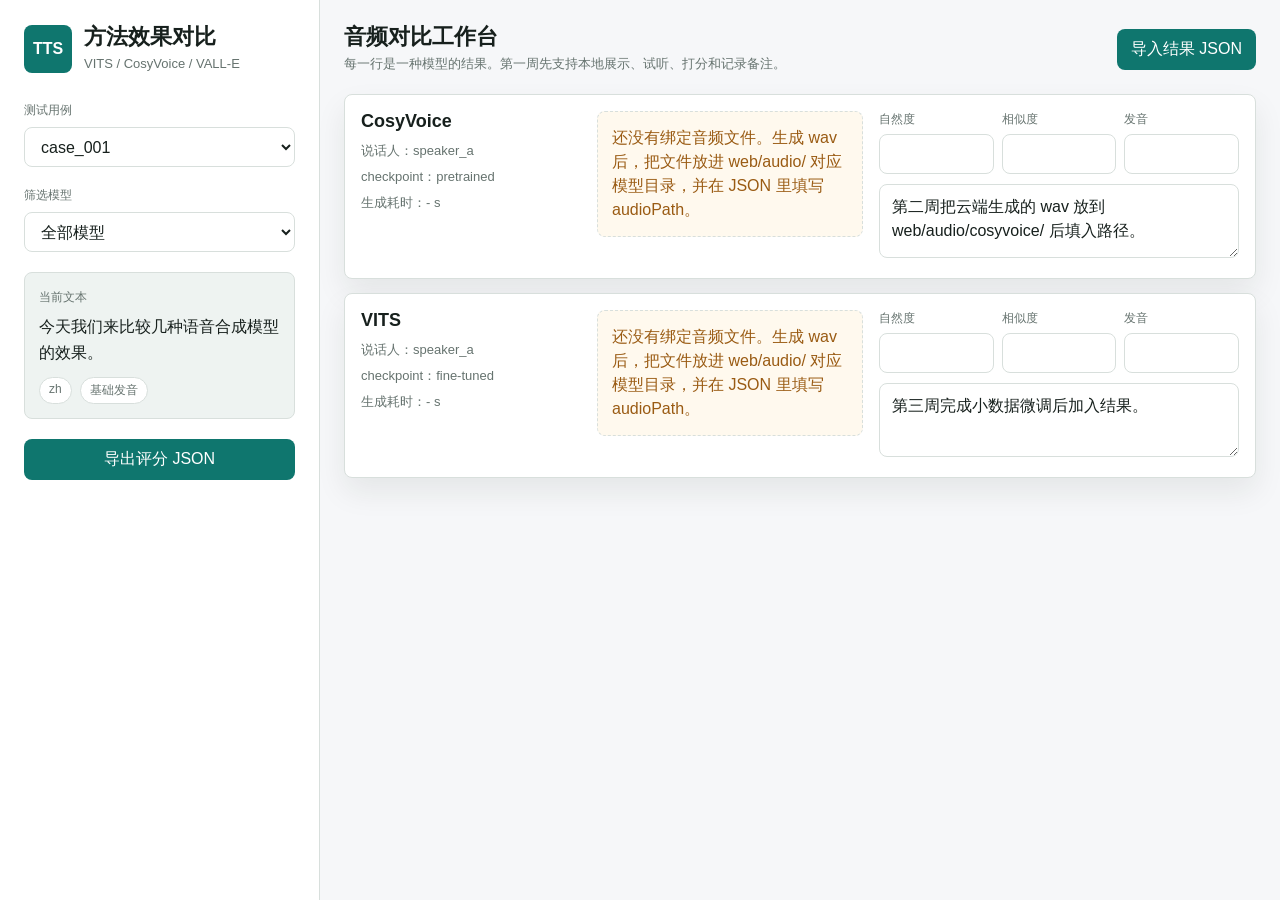
==== web/index.html @ 01cd3de5 "Initial commit" ====
<!doctype html>
<html lang="zh-CN">
  <head>
    <meta charset="utf-8">
    <meta name="viewport" content="width=device-width, initial-scale=1">
    <title>TTS 方法效果对比</title>
    <link rel="stylesheet" href="styles.css">
  </head>
  <body>
    <div class="app-shell">
      <aside class="sidebar">
        <div class="brand">
          <span class="brand-mark">TTS</span>
          <div>
            <h1>方法效果对比</h1>
            <p>VITS / CosyVoice / VALL-E</p>
          </div>
        </div>

        <label class="field">
          <span>测试用例</span>
          <select id="caseSelect"></select>
        </label>

        <label class="field">
          <span>筛选模型</span>
          <select id="modelFilter">
            <option value="all">全部模型</option>
          </select>
        </label>

        <div class="case-card">
          <span class="eyebrow">当前文本</span>
          <p id="caseText"></p>
          <div class="case-meta">
            <span id="caseLanguage"></span>
            <span id="caseCategory"></span>
          </div>
        </div>

        <button id="exportButton" class="primary-button" type="button">导出评分 JSON</button>
      </aside>

      <main class="main">
        <section class="toolbar">
          <div>
            <h2>音频对比工作台</h2>
            <p>每一行是一种模型的结果。第一周先支持本地展示、试听、打分和记录备注。</p>
          </div>
          <label class="file-loader">
            <input id="jsonInput" type="file" accept="application/json">
            <span>导入结果 JSON</span>
          </label>
        </section>

        <section id="resultGrid" class="result-grid"></section>
      </main>
    </div>

    <script src="app.js"></script>
  </body>
</html>
---- web/styles.css ----
:root {
  color-scheme: light;
  --bg: #f6f7f9;
  --panel: #ffffff;
  --panel-soft: #eef3f1;
  --text: #17201d;
  --muted: #66736f;
  --line: #d8dfdc;
  --accent: #0f766e;
  --accent-strong: #0b5f59;
  --warn: #9a5b13;
  --shadow: 0 14px 30px rgba(23, 32, 29, 0.08);
}

* {
  box-sizing: border-box;
}

body {
  margin: 0;
  min-height: 100vh;
  background: var(--bg);
  color: var(--text);
  font-family: "Microsoft YaHei", "Segoe UI", Arial, sans-serif;
}

button,
select,
input,
textarea {
  font: inherit;
}

.app-shell {
  display: grid;
  grid-template-columns: 320px minmax(0, 1fr);
  min-height: 100vh;
}

.sidebar {
  background: #ffffff;
  border-right: 1px solid var(--line);
  padding: 24px;
  display: flex;
  flex-direction: column;
  gap: 20px;
}

.brand {
  display: flex;
  align-items: center;
  gap: 12px;
  padding-bottom: 8px;
}

.brand-mark {
  width: 48px;
  height: 48px;
  display: grid;
  place-items: center;
  background: var(--accent);
  color: #ffffff;
  border-radius: 8px;
  font-weight: 700;
  letter-spacing: 0;
}

.brand h1,
.toolbar h2 {
  margin: 0;
  font-size: 22px;
  line-height: 1.2;
}

.brand p,
.toolbar p {
  margin: 5px 0 0;
  color: var(--muted);
  font-size: 13px;
  line-height: 1.45;
}

.field {
  display: grid;
  gap: 8px;
}

.field span,
.eyebrow {
  color: var(--muted);
  font-size: 12px;
}

select,
textarea,
input[type="number"] {
  width: 100%;
  border: 1px solid var(--line);
  border-radius: 8px;
  background: #ffffff;
  color: var(--text);
}

select,
input[type="number"] {
  height: 40px;
  padding: 0 12px;
}

.case-card {
  background: var(--panel-soft);
  border: 1px solid var(--line);
  border-radius: 8px;
  padding: 14px;
}

#caseText {
  margin: 8px 0 12px;
  line-height: 1.6;
}

.case-meta {
  display: flex;
  flex-wrap: wrap;
  gap: 8px;
}

.case-meta span,
.pill {
  border: 1px solid var(--line);
  border-radius: 999px;
  background: #ffffff;
  color: var(--muted);
  padding: 4px 9px;
  font-size: 12px;
}

.primary-button,
.file-loader span {
  min-height: 40px;
  border: 0;
  border-radius: 8px;
  background: var(--accent);
  color: #ffffff;
  padding: 10px 14px;
  cursor: pointer;
  text-align: center;
}

.primary-button:hover,
.file-loader:hover span {
  background: var(--accent-strong);
}

.main {
  padding: 24px;
  min-width: 0;
}

.toolbar {
  display: flex;
  justify-content: space-between;
  align-items: center;
  gap: 16px;
  margin-bottom: 20px;
}

.file-loader input {
  position: absolute;
  inline-size: 1px;
  block-size: 1px;
  opacity: 0;
}

.file-loader span {
  display: inline-flex;
  align-items: center;
}

.result-grid {
  display: grid;
  gap: 14px;
}

.result-card {
  background: var(--panel);
  border: 1px solid var(--line);
  border-radius: 8px;
  box-shadow: var(--shadow);
  padding: 16px;
  display: grid;
  grid-template-columns: minmax(160px, 220px) minmax(240px, 1fr) minmax(260px, 360px);
  gap: 16px;
  align-items: start;
}

.model-title {
  margin: 0 0 10px;
  font-size: 18px;
}

.meta-list {
  display: grid;
  gap: 8px;
  color: var(--muted);
  font-size: 13px;
}

audio {
  width: 100%;
  min-height: 40px;
}

.missing-audio {
  border: 1px dashed var(--line);
  border-radius: 8px;
  padding: 14px;
  color: var(--warn);
  background: #fff9ee;
  line-height: 1.5;
}

.scores {
  display: grid;
  grid-template-columns: repeat(3, 1fr);
  gap: 8px;
}

.score-field {
  display: grid;
  gap: 6px;
  color: var(--muted);
  font-size: 12px;
}

.score-field input {
  text-align: center;
}

textarea {
  min-height: 74px;
  resize: vertical;
  padding: 10px 12px;
  line-height: 1.5;
  margin-top: 10px;
}

.empty-state {
  background: #ffffff;
  border: 1px dashed var(--line);
  border-radius: 8px;
  padding: 28px;
  color: var(--muted);
  text-align: center;
}

@media (max-width: 980px) {
  .app-shell {
    grid-template-columns: 1fr;
  }

  .sidebar {
    border-right: 0;
    border-bottom: 1px solid var(--line);
  }

  .toolbar,
  .result-card {
    grid-template-columns: 1fr;
  }

  .toolbar {
    align-items: stretch;
  }
}

@media (max-width: 560px) {
  .sidebar,
  .main {
    padding: 16px;
  }

  .scores {
    grid-template-columns: 1fr;
  }
}
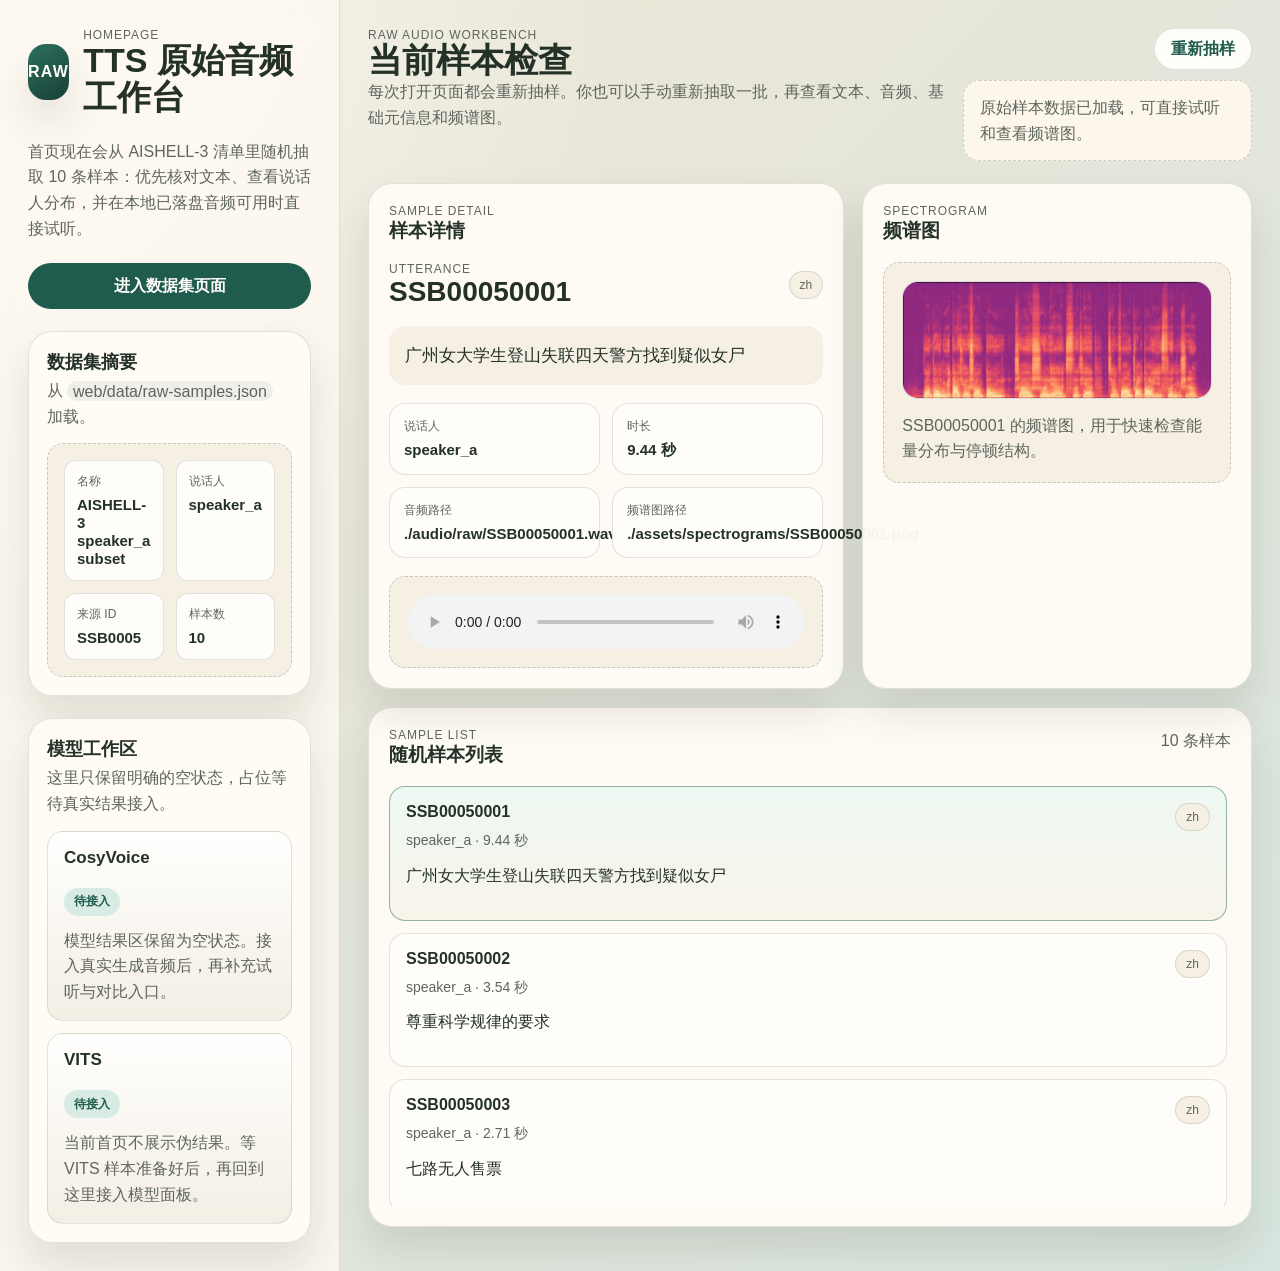
==== commit 09014ec1: "feat: land raw audio workbench showcase" ====
--- a/web/index.html
+++ b/web/index.html
@@ -1,59 +1,94 @@
-<!doctype html>
+﻿<!doctype html>
 <html lang="zh-CN">
   <head>
     <meta charset="utf-8">
     <meta name="viewport" content="width=device-width, initial-scale=1">
-    <title>TTS 方法效果对比</title>
+    <title>TTS 原始音频工作台</title>
     <link rel="stylesheet" href="styles.css">
   </head>
   <body>
     <div class="app-shell">
       <aside class="sidebar">
         <div class="brand">
-          <span class="brand-mark">TTS</span>
+          <span class="brand-mark">RAW</span>
           <div>
-            <h1>方法效果对比</h1>
-            <p>VITS / CosyVoice / VALL-E</p>
+            <p class="eyebrow">Homepage</p>
+            <h1>TTS 原始音频工作台</h1>
           </div>
         </div>
 
-        <label class="field">
-          <span>测试用例</span>
-          <select id="caseSelect"></select>
-        </label>
+        <p class="sidebar-intro">
+          首页现在会从 AISHELL-3 清单里随机抽取 10 条样本：优先核对文本、查看说话人分布，并在本地已落盘音频可用时直接试听。
+        </p>
 
-        <label class="field">
-          <span>筛选模型</span>
-          <select id="modelFilter">
-            <option value="all">全部模型</option>
-          </select>
-        </label>
+        <a class="nav-link" href="./dataset.html">进入数据集页面</a>
 
-        <div class="case-card">
-          <span class="eyebrow">当前文本</span>
-          <p id="caseText"></p>
-          <div class="case-meta">
-            <span id="caseLanguage"></span>
-            <span id="caseCategory"></span>
+        <section class="sidebar-section">
+          <div class="section-heading">
+            <h2>数据集摘要</h2>
+            <p>从 <code>web/data/raw-samples.json</code> 加载。</p>
           </div>
-        </div>
+          <div id="datasetBrief" class="info-card">
+            <p class="empty-copy">等待加载原始样本数据。</p>
+          </div>
+        </section>
 
-        <button id="exportButton" class="primary-button" type="button">导出评分 JSON</button>
+        <section class="sidebar-section">
+          <div class="section-heading">
+            <h2>模型工作区</h2>
+            <p>这里只保留明确的空状态，占位等待真实结果接入。</p>
+          </div>
+          <div id="modelPlaceholders" class="model-stack"></div>
+        </section>
       </aside>
 
       <main class="main">
-        <section class="toolbar">
+        <header class="main-header">
           <div>
-            <h2>音频对比工作台</h2>
-            <p>每一行是一种模型的结果。第一周先支持本地展示、试听、打分和记录备注。</p>
+            <p class="eyebrow">Raw Audio Workbench</p>
+            <h2>当前样本检查</h2>
+            <p class="header-copy">
+              每次打开页面都会重新抽样。你也可以手动重新抽取一批，再查看文本、音频、基础元信息和频谱图。
+            </p>
           </div>
-          <label class="file-loader">
-            <input id="jsonInput" type="file" accept="application/json">
-            <span>导入结果 JSON</span>
-          </label>
+          <div class="header-actions">
+            <button id="reshuffleButton" class="action-button" type="button">重新抽样</button>
+            <div id="loadNote" class="load-note is-hidden" role="status" aria-live="polite"></div>
+          </div>
+        </header>
+
+        <section class="main-grid">
+          <article class="panel detail-panel">
+            <div class="panel-header">
+              <div>
+                <p class="eyebrow">Sample Detail</p>
+                <h3>样本详情</h3>
+              </div>
+            </div>
+            <div id="sampleDetail" class="panel-body"></div>
+          </article>
+
+          <article class="panel spectrogram-panel">
+            <div class="panel-header">
+              <div>
+                <p class="eyebrow">Spectrogram</p>
+                <h3>频谱图</h3>
+              </div>
+            </div>
+            <div id="spectrogramPanel" class="panel-body"></div>
+          </article>
         </section>
 
-        <section id="resultGrid" class="result-grid"></section>
+        <section class="panel sample-list-panel">
+          <div class="panel-header">
+            <div>
+              <p class="eyebrow">Sample List</p>
+              <h3>随机样本列表</h3>
+            </div>
+            <p id="sampleCount" class="panel-meta">0 条样本</p>
+          </div>
+          <div id="sampleList" class="sample-list" role="listbox" aria-label="原始样本列表"></div>
+        </section>
       </main>
     </div>
 
--- a/web/styles.css
+++ b/web/styles.css
@@ -1,260 +1,468 @@
-:root {
+﻿:root {
   color-scheme: light;
-  --bg: #f6f7f9;
-  --panel: #ffffff;
-  --panel-soft: #eef3f1;
-  --text: #17201d;
-  --muted: #66736f;
-  --line: #d8dfdc;
-  --accent: #0f766e;
-  --accent-strong: #0b5f59;
-  --warn: #9a5b13;
-  --shadow: 0 14px 30px rgba(23, 32, 29, 0.08);
+  --bg: #efe7d6;
+  --bg-accent: #d8e5df;
+  --panel: rgba(255, 251, 245, 0.96);
+  --panel-strong: #fffdf9;
+  --panel-soft: #f5efe4;
+  --line: rgba(64, 73, 56, 0.15);
+  --line-strong: rgba(64, 73, 56, 0.24);
+  --text: #243127;
+  --muted: #5e665c;
+  --accent: #1f5c4d;
+  --accent-soft: #d8ebe4;
+  --warn: #8b5a22;
+  --shadow: 0 22px 40px rgba(43, 39, 28, 0.12);
+  --radius-lg: 24px;
+  --radius-md: 16px;
+  --radius-sm: 12px;
 }
 
 * {
   box-sizing: border-box;
+}
+
+html {
+  background:
+    radial-gradient(circle at top left, rgba(255, 255, 255, 0.65), transparent 36%),
+    linear-gradient(135deg, var(--bg), var(--bg-accent));
 }
 
 body {
   margin: 0;
   min-height: 100vh;
-  background: var(--bg);
   color: var(--text);
-  font-family: "Microsoft YaHei", "Segoe UI", Arial, sans-serif;
-}
-
+  font-family: "Microsoft YaHei", "Segoe UI", sans-serif;
+  background: transparent;
+}
+
+a,
 button,
-select,
 input,
-textarea {
+textarea,
+code {
   font: inherit;
 }
 
+code {
+  padding: 0.1em 0.35em;
+  border-radius: 999px;
+  background: rgba(31, 92, 77, 0.08);
+}
+
+button {
+  border: 0;
+}
+
 .app-shell {
   display: grid;
-  grid-template-columns: 320px minmax(0, 1fr);
+  grid-template-columns: 340px minmax(0, 1fr);
   min-height: 100vh;
 }
 
 .sidebar {
-  background: #ffffff;
+  padding: 28px;
   border-right: 1px solid var(--line);
-  padding: 24px;
+  background: rgba(255, 250, 242, 0.78);
+  backdrop-filter: blur(18px);
   display: flex;
   flex-direction: column;
-  gap: 20px;
+  gap: 22px;
 }
 
 .brand {
   display: flex;
   align-items: center;
+  gap: 14px;
+}
+
+.brand-mark {
+  width: 56px;
+  height: 56px;
+  display: grid;
+  place-items: center;
+  border-radius: 18px;
+  background: linear-gradient(145deg, #2d705e, #183f35);
+  color: #fffdf8;
+  font-weight: 700;
+  letter-spacing: 0.08em;
+  box-shadow: var(--shadow);
+}
+
+.eyebrow {
+  margin: 0;
+  font-size: 12px;
+  letter-spacing: 0.08em;
+  text-transform: uppercase;
+  color: var(--muted);
+}
+
+.brand h1,
+.main-header h2,
+.panel-header h3,
+.section-heading h2 {
+  margin: 0;
+}
+
+.brand h1,
+.main-header h2 {
+  font-size: clamp(28px, 3vw, 34px);
+  line-height: 1.1;
+}
+
+.sidebar-intro,
+.header-copy,
+.section-heading p,
+.panel-meta,
+.detail-copy,
+.empty-copy,
+.load-note,
+.sample-subtitle,
+.sample-text,
+.spectrogram-caption {
+  margin: 0;
+  color: var(--muted);
+  line-height: 1.6;
+}
+
+.nav-link {
+  display: inline-flex;
+  align-items: center;
+  justify-content: center;
+  min-height: 46px;
+  padding: 0 16px;
+  border-radius: 999px;
+  background: var(--accent);
+  color: #fffefb;
+  text-decoration: none;
+  font-weight: 600;
+}
+
+.nav-link:hover {
+  background: #184a3e;
+}
+
+.sidebar-section,
+.panel {
+  background: var(--panel);
+  border: 1px solid var(--line);
+  border-radius: var(--radius-lg);
+  box-shadow: var(--shadow);
+}
+
+.sidebar-section {
+  padding: 18px;
+}
+
+.section-heading {
+  display: grid;
+  gap: 4px;
+}
+
+.section-heading h2 {
+  font-size: 18px;
+}
+
+.info-card,
+.model-placeholder,
+.empty-state,
+.sample-card,
+.meta-pill,
+.audio-shell,
+.spectrogram-shell {
+  border-radius: var(--radius-md);
+}
+
+.info-card,
+.empty-state,
+.audio-shell,
+.spectrogram-shell {
+  border: 1px dashed var(--line-strong);
+  background: var(--panel-soft);
+}
+
+.info-card {
+  margin-top: 14px;
+  padding: 16px;
+}
+
+.brief-grid,
+.meta-grid {
+  display: grid;
   gap: 12px;
-  padding-bottom: 8px;
-}
-
-.brand-mark {
-  width: 48px;
-  height: 48px;
-  display: grid;
-  place-items: center;
-  background: var(--accent);
-  color: #ffffff;
-  border-radius: 8px;
-  font-weight: 700;
-  letter-spacing: 0;
-}
-
-.brand h1,
-.toolbar h2 {
-  margin: 0;
-  font-size: 22px;
-  line-height: 1.2;
-}
-
-.brand p,
-.toolbar p {
-  margin: 5px 0 0;
+}
+
+.brief-grid {
+  grid-template-columns: repeat(2, minmax(0, 1fr));
+}
+
+.brief-item {
+  padding: 12px;
+  border-radius: var(--radius-sm);
+  background: var(--panel-strong);
+  border: 1px solid var(--line);
+}
+
+.brief-label {
+  display: block;
+  margin-bottom: 6px;
+  font-size: 12px;
   color: var(--muted);
-  font-size: 13px;
-  line-height: 1.45;
-}
-
-.field {
-  display: grid;
-  gap: 8px;
-}
-
-.field span,
-.eyebrow {
-  color: var(--muted);
+}
+
+.brief-value {
+  font-size: 15px;
+  font-weight: 600;
+  word-break: break-word;
+}
+
+.model-stack {
+  display: grid;
+  gap: 12px;
+  margin-top: 14px;
+}
+
+.model-placeholder {
+  padding: 16px;
+  background: linear-gradient(180deg, rgba(255, 255, 255, 0.92), rgba(243, 237, 227, 0.92));
+  border: 1px solid var(--line);
+}
+
+.model-placeholder h3 {
+  margin: 0 0 8px;
+  font-size: 17px;
+}
+
+.model-status {
+  display: inline-flex;
+  align-items: center;
+  min-height: 28px;
+  padding: 0 10px;
+  border-radius: 999px;
+  background: var(--accent-soft);
+  color: var(--accent);
   font-size: 12px;
-}
-
-select,
-textarea,
-input[type="number"] {
-  width: 100%;
-  border: 1px solid var(--line);
-  border-radius: 8px;
-  background: #ffffff;
-  color: var(--text);
-}
-
-select,
-input[type="number"] {
-  height: 40px;
-  padding: 0 12px;
-}
-
-.case-card {
-  background: var(--panel-soft);
-  border: 1px solid var(--line);
-  border-radius: 8px;
-  padding: 14px;
-}
-
-#caseText {
-  margin: 8px 0 12px;
-  line-height: 1.6;
-}
-
-.case-meta {
-  display: flex;
-  flex-wrap: wrap;
-  gap: 8px;
-}
-
-.case-meta span,
-.pill {
-  border: 1px solid var(--line);
-  border-radius: 999px;
-  background: #ffffff;
-  color: var(--muted);
-  padding: 4px 9px;
-  font-size: 12px;
-}
-
-.primary-button,
-.file-loader span {
-  min-height: 40px;
-  border: 0;
-  border-radius: 8px;
-  background: var(--accent);
-  color: #ffffff;
-  padding: 10px 14px;
-  cursor: pointer;
-  text-align: center;
-}
-
-.primary-button:hover,
-.file-loader:hover span {
-  background: var(--accent-strong);
+  font-weight: 600;
 }
 
 .main {
-  padding: 24px;
+  padding: 28px;
   min-width: 0;
 }
 
-.toolbar {
+.main-header,
+.panel-header {
   display: flex;
   justify-content: space-between;
+  gap: 16px;
+  align-items: start;
+}
+
+.header-actions {
+  display: flex;
+  flex-direction: column;
+  align-items: flex-end;
+  gap: 10px;
+}
+
+.action-button {
+  min-height: 42px;
+  padding: 0 16px;
+  border-radius: 999px;
+  background: var(--panel-strong);
+  border: 1px solid var(--line);
+  color: var(--accent);
+  cursor: pointer;
+  font-weight: 600;
+  transition: border-color 120ms ease, background 120ms ease, transform 120ms ease;
+}
+
+.action-button:hover:not(:disabled) {
+  transform: translateY(-1px);
+  border-color: rgba(31, 92, 77, 0.32);
+  background: #f4fbf8;
+}
+
+.action-button:disabled {
+  cursor: wait;
+  opacity: 0.7;
+}
+
+.load-note {
+  max-width: 360px;
+  padding: 14px 16px;
+  border-radius: var(--radius-md);
+  border: 1px dashed var(--line-strong);
+  background: rgba(255, 249, 237, 0.88);
+}
+
+.is-hidden {
+  display: none;
+}
+
+.main-grid {
+  margin-top: 22px;
+  display: grid;
+  grid-template-columns: minmax(0, 1.1fr) minmax(320px, 0.9fr);
+  gap: 18px;
+}
+
+.panel {
+  padding: 20px;
+}
+
+.panel-body {
+  margin-top: 18px;
+}
+
+.sample-head {
+  display: flex;
   align-items: center;
-  gap: 16px;
-  margin-bottom: 20px;
-}
-
-.file-loader input {
-  position: absolute;
-  inline-size: 1px;
-  block-size: 1px;
-  opacity: 0;
-}
-
-.file-loader span {
+  justify-content: space-between;
+  gap: 12px;
+}
+
+.sample-title {
+  margin: 0;
+  font-size: clamp(22px, 2.4vw, 28px);
+}
+
+.sample-text {
+  margin-top: 18px;
+  padding: 16px;
+  border-radius: var(--radius-md);
+  background: var(--panel-soft);
+  color: var(--text);
+  font-size: 17px;
+}
+
+.meta-grid {
+  margin-top: 18px;
+  grid-template-columns: repeat(2, minmax(0, 1fr));
+}
+
+.meta-pill {
+  padding: 14px;
+  background: var(--panel-strong);
+  border: 1px solid var(--line);
+}
+
+.meta-label {
+  display: block;
+  margin-bottom: 6px;
+  font-size: 12px;
+  color: var(--muted);
+}
+
+.meta-value {
+  font-size: 15px;
+  font-weight: 600;
+}
+
+.audio-shell,
+.spectrogram-shell,
+.empty-state {
+  padding: 18px;
+}
+
+.audio-shell {
+  margin-top: 18px;
+}
+
+audio {
+  width: 100%;
+  display: block;
+}
+
+.spectrogram-shell {
+  min-height: 100%;
+  display: grid;
+  gap: 14px;
+  align-content: start;
+}
+
+.spectrogram-image {
+  width: 100%;
+  display: block;
+  border-radius: var(--radius-md);
+  border: 1px solid var(--line);
+  background: #faf7f1;
+}
+
+.sample-list-panel {
+  margin-top: 18px;
+}
+
+.sample-list {
+  margin-top: 18px;
+  display: grid;
+  gap: 12px;
+  max-height: 420px;
+  overflow: auto;
+  padding-right: 4px;
+}
+
+.sample-card {
+  width: 100%;
+  padding: 16px;
+  text-align: left;
+  cursor: pointer;
+  background: var(--panel-strong);
+  border: 1px solid var(--line);
+  color: var(--text);
+  transition: transform 120ms ease, border-color 120ms ease, background 120ms ease;
+}
+
+.sample-card:hover {
+  transform: translateY(-1px);
+  border-color: rgba(31, 92, 77, 0.32);
+}
+
+.sample-card.is-active {
+  background: linear-gradient(180deg, #eef8f3, #f8f4ea);
+  border-color: rgba(31, 92, 77, 0.45);
+}
+
+.sample-card-head {
+  display: flex;
+  justify-content: space-between;
+  gap: 12px;
+  align-items: start;
+}
+
+.sample-card h4 {
+  margin: 0;
+  font-size: 16px;
+}
+
+.sample-subtitle {
+  margin-top: 8px;
+  font-size: 14px;
+}
+
+.sample-preview {
+  margin-top: 12px;
+  color: var(--text);
+  line-height: 1.5;
+}
+
+.sample-tag {
   display: inline-flex;
   align-items: center;
-}
-
-.result-grid {
-  display: grid;
-  gap: 14px;
-}
-
-.result-card {
-  background: var(--panel);
-  border: 1px solid var(--line);
-  border-radius: 8px;
-  box-shadow: var(--shadow);
-  padding: 16px;
-  display: grid;
-  grid-template-columns: minmax(160px, 220px) minmax(240px, 1fr) minmax(260px, 360px);
-  gap: 16px;
-  align-items: start;
-}
-
-.model-title {
-  margin: 0 0 10px;
-  font-size: 18px;
-}
-
-.meta-list {
-  display: grid;
-  gap: 8px;
+  min-height: 28px;
+  padding: 0 10px;
+  border-radius: 999px;
+  background: var(--panel-soft);
   color: var(--muted);
-  font-size: 13px;
-}
-
-audio {
-  width: 100%;
-  min-height: 40px;
-}
-
-.missing-audio {
-  border: 1px dashed var(--line);
-  border-radius: 8px;
-  padding: 14px;
+  border: 1px solid var(--line);
+  font-size: 12px;
+}
+
+.empty-state {
   color: var(--warn);
-  background: #fff9ee;
-  line-height: 1.5;
-}
-
-.scores {
-  display: grid;
-  grid-template-columns: repeat(3, 1fr);
-  gap: 8px;
-}
-
-.score-field {
-  display: grid;
-  gap: 6px;
-  color: var(--muted);
-  font-size: 12px;
-}
-
-.score-field input {
-  text-align: center;
-}
-
-textarea {
-  min-height: 74px;
-  resize: vertical;
-  padding: 10px 12px;
-  line-height: 1.5;
-  margin-top: 10px;
-}
-
-.empty-state {
-  background: #ffffff;
-  border: 1px dashed var(--line);
-  border-radius: 8px;
-  padding: 28px;
-  color: var(--muted);
-  text-align: center;
-}
-
-@media (max-width: 980px) {
+}
+
+@media (max-width: 1080px) {
   .app-shell {
     grid-template-columns: 1fr;
   }
@@ -264,23 +472,35 @@
     border-bottom: 1px solid var(--line);
   }
 
-  .toolbar,
-  .result-card {
+  .main-grid {
     grid-template-columns: 1fr;
   }
-
-  .toolbar {
-    align-items: stretch;
-  }
-}
-
-@media (max-width: 560px) {
+}
+
+@media (max-width: 720px) {
   .sidebar,
   .main {
-    padding: 16px;
-  }
-
-  .scores {
+    padding: 18px;
+  }
+
+  .main-header,
+  .panel-header,
+  .header-actions,
+  .sample-head,
+  .sample-card-head {
+    flex-direction: column;
+  }
+
+  .header-actions {
+    align-items: stretch;
+  }
+
+  .brief-grid,
+  .meta-grid {
     grid-template-columns: 1fr;
   }
-}
+
+  .sample-list {
+    max-height: none;
+  }
+}
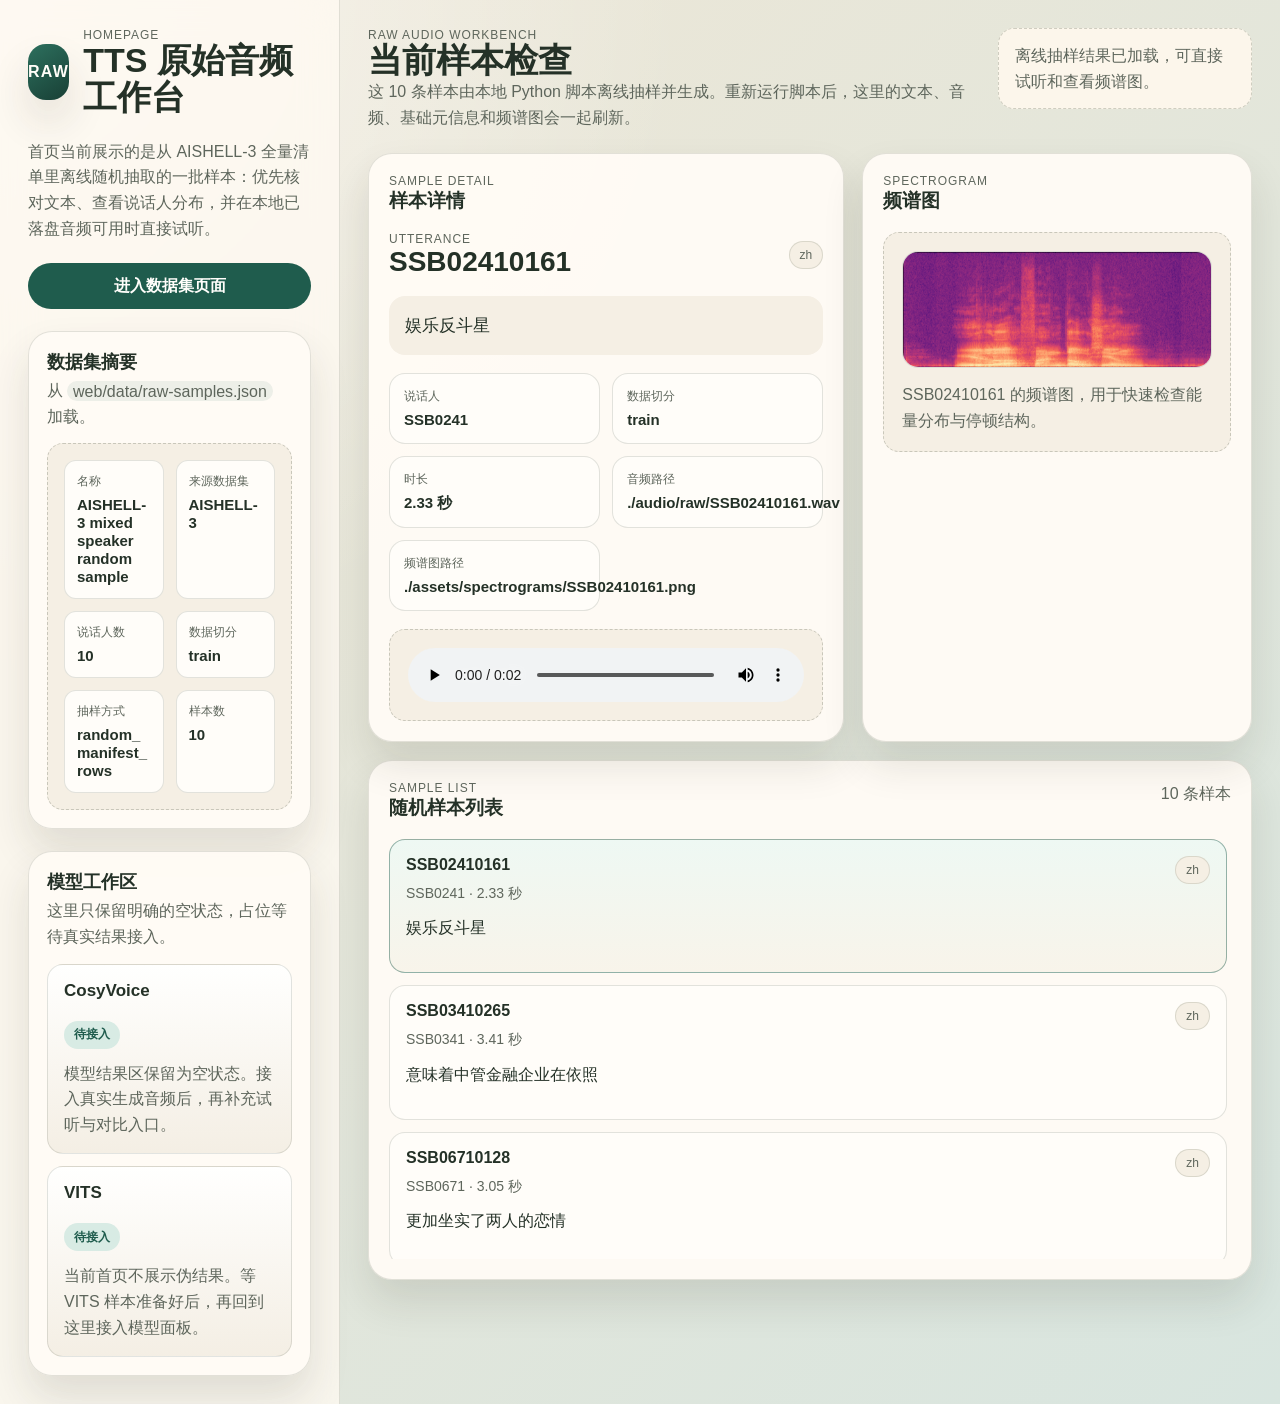
==== commit 659a5a88: "feat: refresh homepage with mixed-speaker samples" ====
--- a/web/index.html
+++ b/web/index.html
@@ -18,7 +18,7 @@
         </div>
 
         <p class="sidebar-intro">
-          首页现在会从 AISHELL-3 清单里随机抽取 10 条样本：优先核对文本、查看说话人分布，并在本地已落盘音频可用时直接试听。
+          首页当前展示的是从 AISHELL-3 全量清单里离线随机抽取的一批样本：优先核对文本、查看说话人分布，并在本地已落盘音频可用时直接试听。
         </p>
 
         <a class="nav-link" href="./dataset.html">进入数据集页面</a>
@@ -48,11 +48,10 @@
             <p class="eyebrow">Raw Audio Workbench</p>
             <h2>当前样本检查</h2>
             <p class="header-copy">
-              每次打开页面都会重新抽样。你也可以手动重新抽取一批，再查看文本、音频、基础元信息和频谱图。
+              这 10 条样本由本地 Python 脚本离线抽样并生成。重新运行脚本后，这里的文本、音频、基础元信息和频谱图会一起刷新。
             </p>
           </div>
           <div class="header-actions">
-            <button id="reshuffleButton" class="action-button" type="button">重新抽样</button>
             <div id="loadNote" class="load-note is-hidden" role="status" aria-live="polite"></div>
           </div>
         </header>
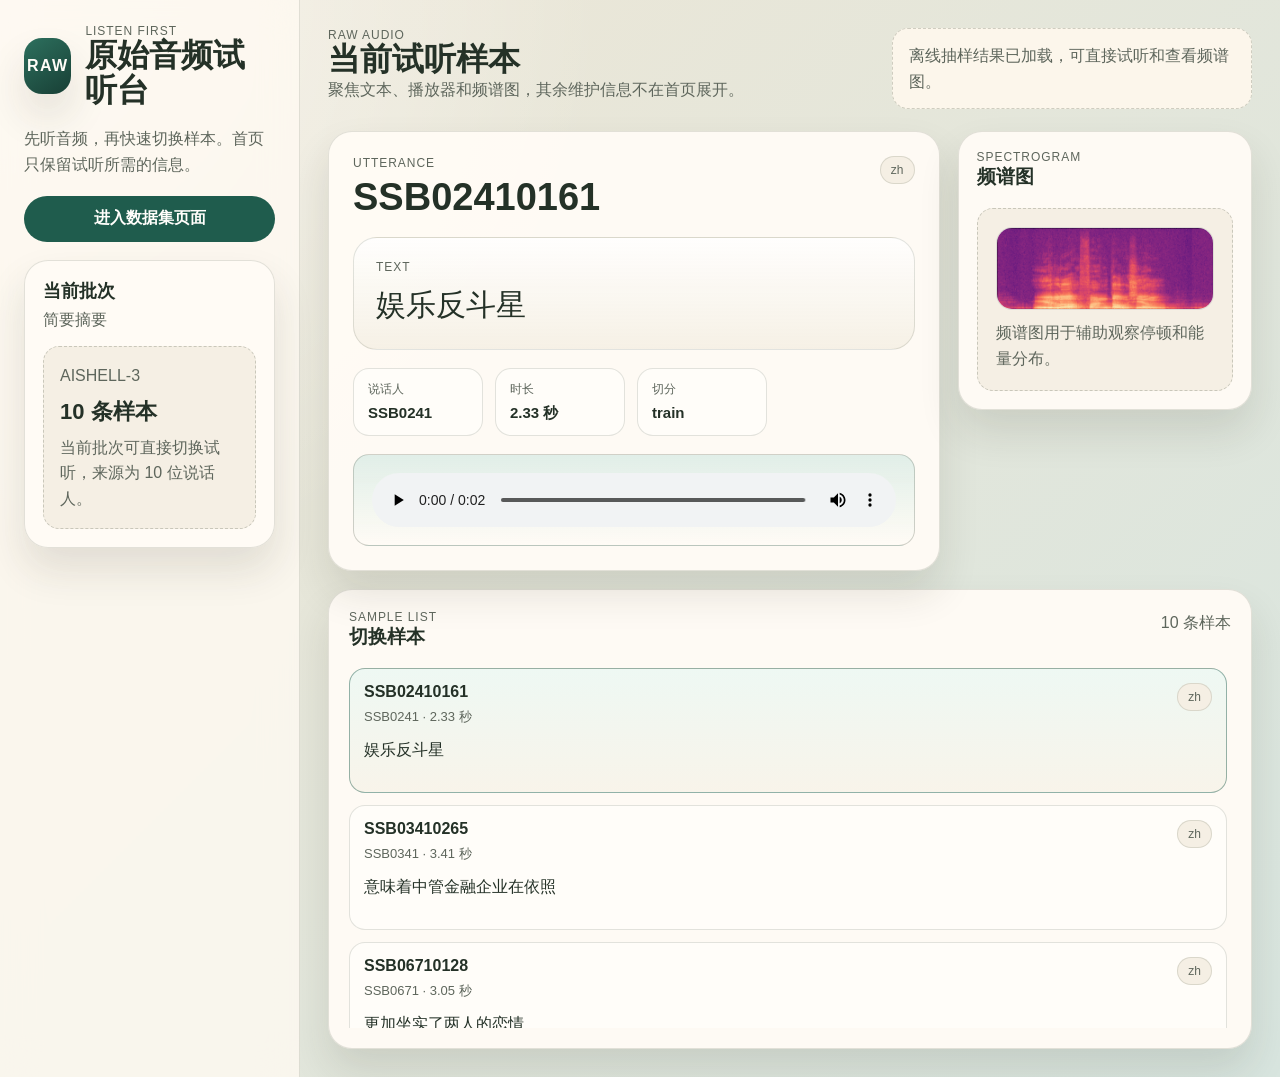
==== commit 06c64d3b: "feat: focus raw audio homepage on listening" ====
--- a/web/index.html
+++ b/web/index.html
@@ -12,62 +12,46 @@
         <div class="brand">
           <span class="brand-mark">RAW</span>
           <div>
-            <p class="eyebrow">Homepage</p>
-            <h1>TTS 原始音频工作台</h1>
+            <p class="eyebrow">Listen First</p>
+            <h1>原始音频试听台</h1>
           </div>
         </div>
 
-        <p class="sidebar-intro">
-          首页当前展示的是从 AISHELL-3 全量清单里离线随机抽取的一批样本：优先核对文本、查看说话人分布，并在本地已落盘音频可用时直接试听。
-        </p>
+        <p class="sidebar-intro">先听音频，再快速切换样本。首页只保留试听所需的信息。</p>
 
         <a class="nav-link" href="./dataset.html">进入数据集页面</a>
 
         <section class="sidebar-section">
           <div class="section-heading">
-            <h2>数据集摘要</h2>
-            <p>从 <code>web/data/raw-samples.json</code> 加载。</p>
+            <h2>当前批次</h2>
+            <p>简要摘要</p>
           </div>
           <div id="datasetBrief" class="info-card">
             <p class="empty-copy">等待加载原始样本数据。</p>
           </div>
         </section>
 
-        <section class="sidebar-section">
-          <div class="section-heading">
-            <h2>模型工作区</h2>
-            <p>这里只保留明确的空状态，占位等待真实结果接入。</p>
-          </div>
-          <div id="modelPlaceholders" class="model-stack"></div>
-        </section>
+        <div id="modelPlaceholders" class="is-hidden" aria-hidden="true"></div>
       </aside>
 
       <main class="main">
         <header class="main-header">
           <div>
-            <p class="eyebrow">Raw Audio Workbench</p>
-            <h2>当前样本检查</h2>
-            <p class="header-copy">
-              这 10 条样本由本地 Python 脚本离线抽样并生成。重新运行脚本后，这里的文本、音频、基础元信息和频谱图会一起刷新。
-            </p>
+            <p class="eyebrow">Raw Audio</p>
+            <h2>当前试听样本</h2>
+            <p class="header-copy">聚焦文本、播放器和频谱图，其余维护信息不在首页展开。</p>
           </div>
           <div class="header-actions">
             <div id="loadNote" class="load-note is-hidden" role="status" aria-live="polite"></div>
           </div>
         </header>
 
-        <section class="main-grid">
-          <article class="panel detail-panel">
-            <div class="panel-header">
-              <div>
-                <p class="eyebrow">Sample Detail</p>
-                <h3>样本详情</h3>
-              </div>
-            </div>
-            <div id="sampleDetail" class="panel-body"></div>
+        <section class="hero-grid">
+          <article class="panel hero-panel">
+            <div id="sampleDetail"></div>
           </article>
 
-          <article class="panel spectrogram-panel">
+          <article class="panel mini-panel">
             <div class="panel-header">
               <div>
                 <p class="eyebrow">Spectrogram</p>
@@ -82,7 +66,7 @@
           <div class="panel-header">
             <div>
               <p class="eyebrow">Sample List</p>
-              <h3>随机样本列表</h3>
+              <h3>切换样本</h3>
             </div>
             <p id="sampleCount" class="panel-meta">0 条样本</p>
           </div>
--- a/web/styles.css
+++ b/web/styles.css
@@ -56,18 +56,18 @@
 
 .app-shell {
   display: grid;
-  grid-template-columns: 340px minmax(0, 1fr);
+  grid-template-columns: 300px minmax(0, 1fr);
   min-height: 100vh;
 }
 
 .sidebar {
-  padding: 28px;
+  padding: 24px;
   border-right: 1px solid var(--line);
   background: rgba(255, 250, 242, 0.78);
   backdrop-filter: blur(18px);
   display: flex;
   flex-direction: column;
-  gap: 22px;
+  gap: 18px;
 }
 
 .brand {
@@ -106,7 +106,7 @@
 
 .brand h1,
 .main-header h2 {
-  font-size: clamp(28px, 3vw, 34px);
+  font-size: clamp(28px, 3vw, 32px);
   line-height: 1.1;
 }
 
@@ -164,12 +164,11 @@
 }
 
 .info-card,
-.model-placeholder,
 .empty-state,
 .sample-card,
-.meta-pill,
 .audio-shell,
-.spectrogram-shell {
+.spectrogram-shell,
+.hero-stat {
   border-radius: var(--radius-md);
 }
 
@@ -186,63 +185,11 @@
   padding: 16px;
 }
 
-.brief-grid,
-.meta-grid {
-  display: grid;
-  gap: 12px;
-}
-
-.brief-grid {
-  grid-template-columns: repeat(2, minmax(0, 1fr));
-}
-
-.brief-item {
-  padding: 12px;
-  border-radius: var(--radius-sm);
-  background: var(--panel-strong);
-  border: 1px solid var(--line);
-}
-
-.brief-label {
-  display: block;
-  margin-bottom: 6px;
-  font-size: 12px;
-  color: var(--muted);
-}
-
 .brief-value {
-  font-size: 15px;
-  font-weight: 600;
-  word-break: break-word;
-}
-
-.model-stack {
-  display: grid;
-  gap: 12px;
-  margin-top: 14px;
-}
-
-.model-placeholder {
-  padding: 16px;
-  background: linear-gradient(180deg, rgba(255, 255, 255, 0.92), rgba(243, 237, 227, 0.92));
-  border: 1px solid var(--line);
-}
-
-.model-placeholder h3 {
-  margin: 0 0 8px;
-  font-size: 17px;
-}
-
-.model-status {
-  display: inline-flex;
-  align-items: center;
-  min-height: 28px;
-  padding: 0 10px;
-  border-radius: 999px;
-  background: var(--accent-soft);
-  color: var(--accent);
-  font-size: 12px;
-  font-weight: 600;
+  margin: 8px 0;
+  font-size: 22px;
+  font-weight: 700;
+  color: var(--text);
 }
 
 .main {
@@ -300,11 +247,12 @@
   display: none;
 }
 
-.main-grid {
+.hero-grid {
   margin-top: 22px;
   display: grid;
-  grid-template-columns: minmax(0, 1.1fr) minmax(320px, 0.9fr);
+  grid-template-columns: minmax(0, 1.35fr) minmax(260px, 0.65fr);
   gap: 18px;
+  align-items: start;
 }
 
 .panel {
@@ -315,34 +263,50 @@
   margin-top: 18px;
 }
 
-.sample-head {
-  display: flex;
-  align-items: center;
+.hero-panel {
+  padding: 24px;
+}
+
+.hero-body {
+  display: grid;
+  gap: 18px;
+}
+
+.hero-head {
+  display: flex;
+  align-items: flex-start;
   justify-content: space-between;
+  gap: 16px;
+}
+
+.sample-title {
+  margin: 6px 0 0;
+  font-size: clamp(28px, 3.4vw, 38px);
+}
+
+.hero-text {
+  padding: 22px;
+  border-radius: var(--radius-lg);
+  background: linear-gradient(180deg, rgba(255, 255, 255, 0.78), rgba(245, 239, 228, 0.9));
+  border: 1px solid var(--line);
+}
+
+.sample-text {
+  margin-top: 8px;
+  color: var(--text);
+  font-size: clamp(24px, 2.8vw, 30px);
+  line-height: 1.5;
+}
+
+.hero-meta {
+  display: flex;
+  flex-wrap: wrap;
   gap: 12px;
 }
 
-.sample-title {
-  margin: 0;
-  font-size: clamp(22px, 2.4vw, 28px);
-}
-
-.sample-text {
-  margin-top: 18px;
-  padding: 16px;
-  border-radius: var(--radius-md);
-  background: var(--panel-soft);
-  color: var(--text);
-  font-size: 17px;
-}
-
-.meta-grid {
-  margin-top: 18px;
-  grid-template-columns: repeat(2, minmax(0, 1fr));
-}
-
-.meta-pill {
-  padding: 14px;
+.hero-stat {
+  min-width: 130px;
+  padding: 12px 14px;
   background: var(--panel-strong);
   border: 1px solid var(--line);
 }
@@ -366,7 +330,8 @@
 }
 
 .audio-shell {
-  margin-top: 18px;
+  background: linear-gradient(180deg, rgba(216, 235, 228, 0.78), rgba(255, 251, 245, 0.96));
+  border-style: solid;
 }
 
 audio {
@@ -374,10 +339,13 @@
   display: block;
 }
 
+.mini-panel {
+  padding: 18px;
+}
+
 .spectrogram-shell {
-  min-height: 100%;
-  display: grid;
-  gap: 14px;
+  display: grid;
+  gap: 10px;
   align-content: start;
 }
 
@@ -397,14 +365,14 @@
   margin-top: 18px;
   display: grid;
   gap: 12px;
-  max-height: 420px;
+  max-height: 360px;
   overflow: auto;
   padding-right: 4px;
 }
 
 .sample-card {
   width: 100%;
-  padding: 16px;
+  padding: 14px;
   text-align: left;
   cursor: pointer;
   background: var(--panel-strong);
@@ -436,12 +404,12 @@
 }
 
 .sample-subtitle {
-  margin-top: 8px;
-  font-size: 14px;
+  margin-top: 6px;
+  font-size: 13px;
 }
 
 .sample-preview {
-  margin-top: 12px;
+  margin-top: 10px;
   color: var(--text);
   line-height: 1.5;
 }
@@ -472,7 +440,7 @@
     border-bottom: 1px solid var(--line);
   }
 
-  .main-grid {
+  .hero-grid {
     grid-template-columns: 1fr;
   }
 }
@@ -486,7 +454,7 @@
   .main-header,
   .panel-header,
   .header-actions,
-  .sample-head,
+  .hero-head,
   .sample-card-head {
     flex-direction: column;
   }
@@ -495,9 +463,12 @@
     align-items: stretch;
   }
 
-  .brief-grid,
-  .meta-grid {
-    grid-template-columns: 1fr;
+  .sample-title {
+    font-size: 28px;
+  }
+
+  .sample-text {
+    font-size: 22px;
   }
 
   .sample-list {
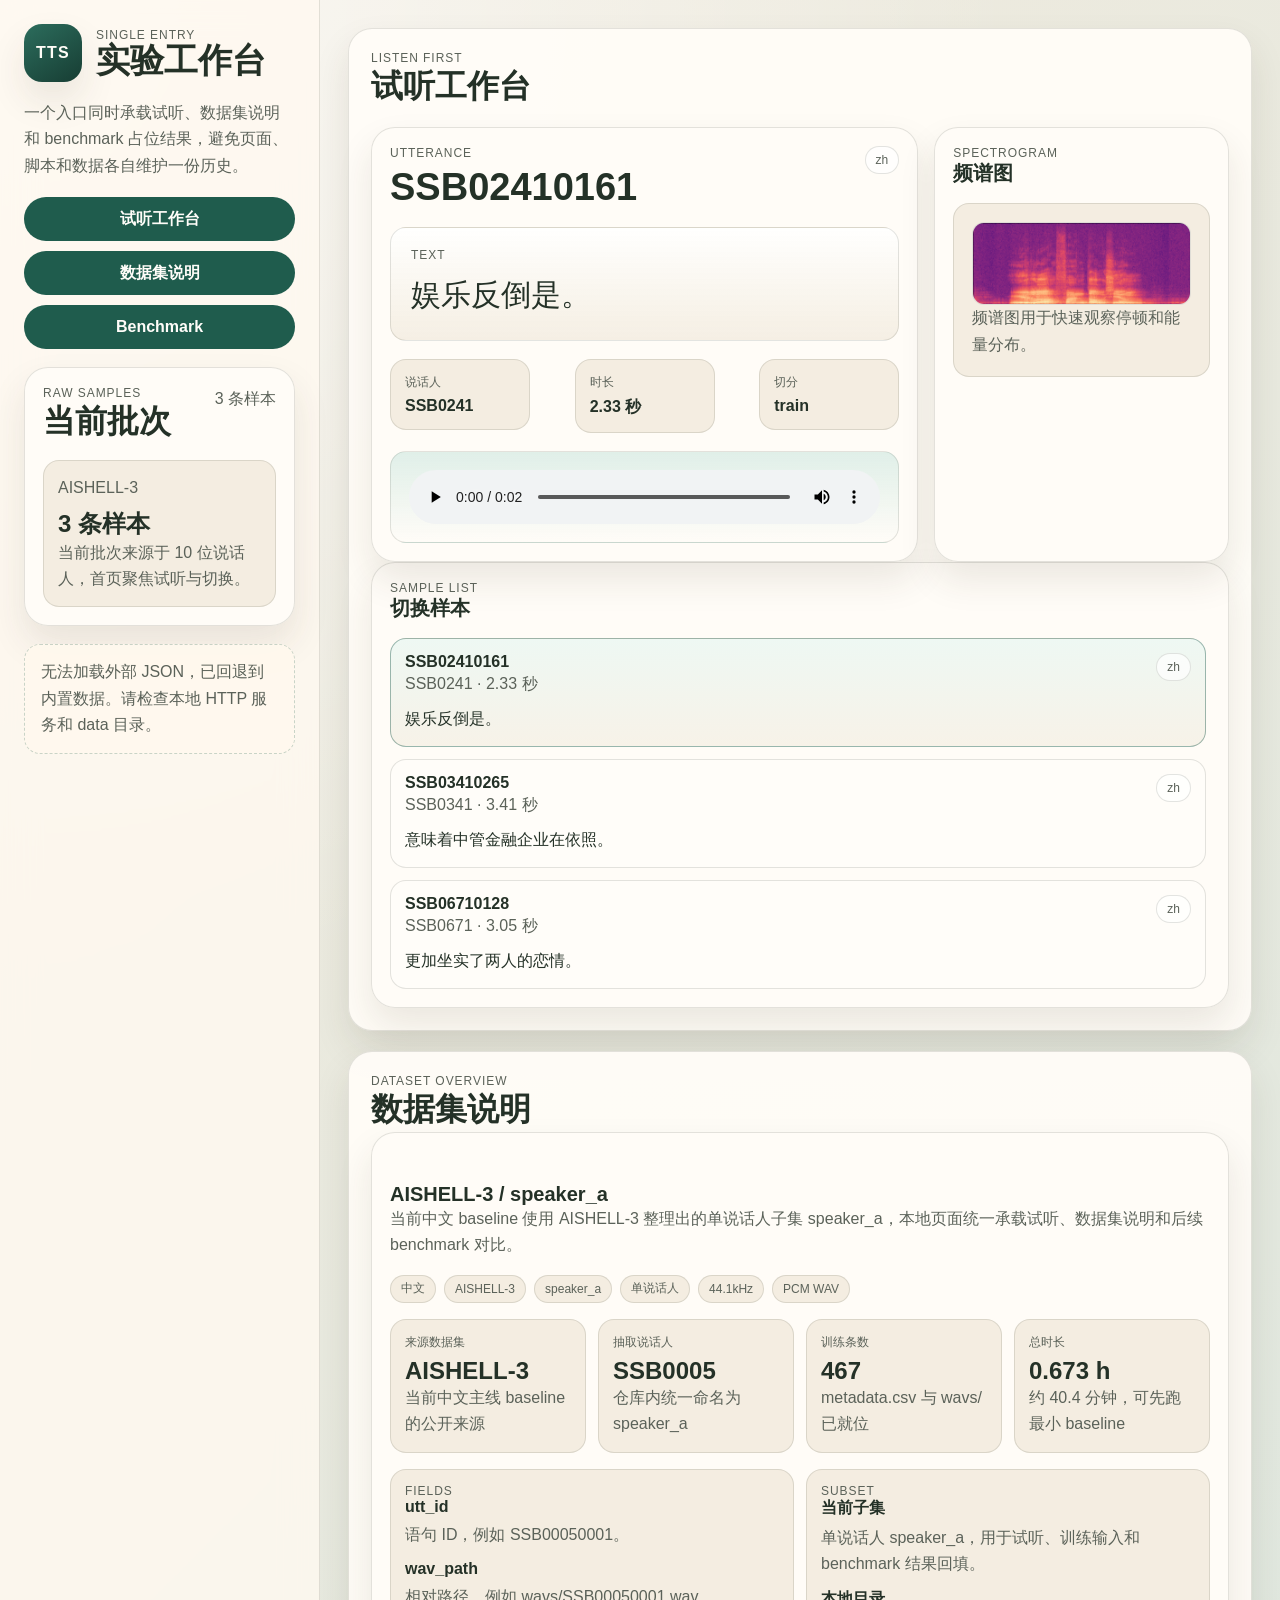
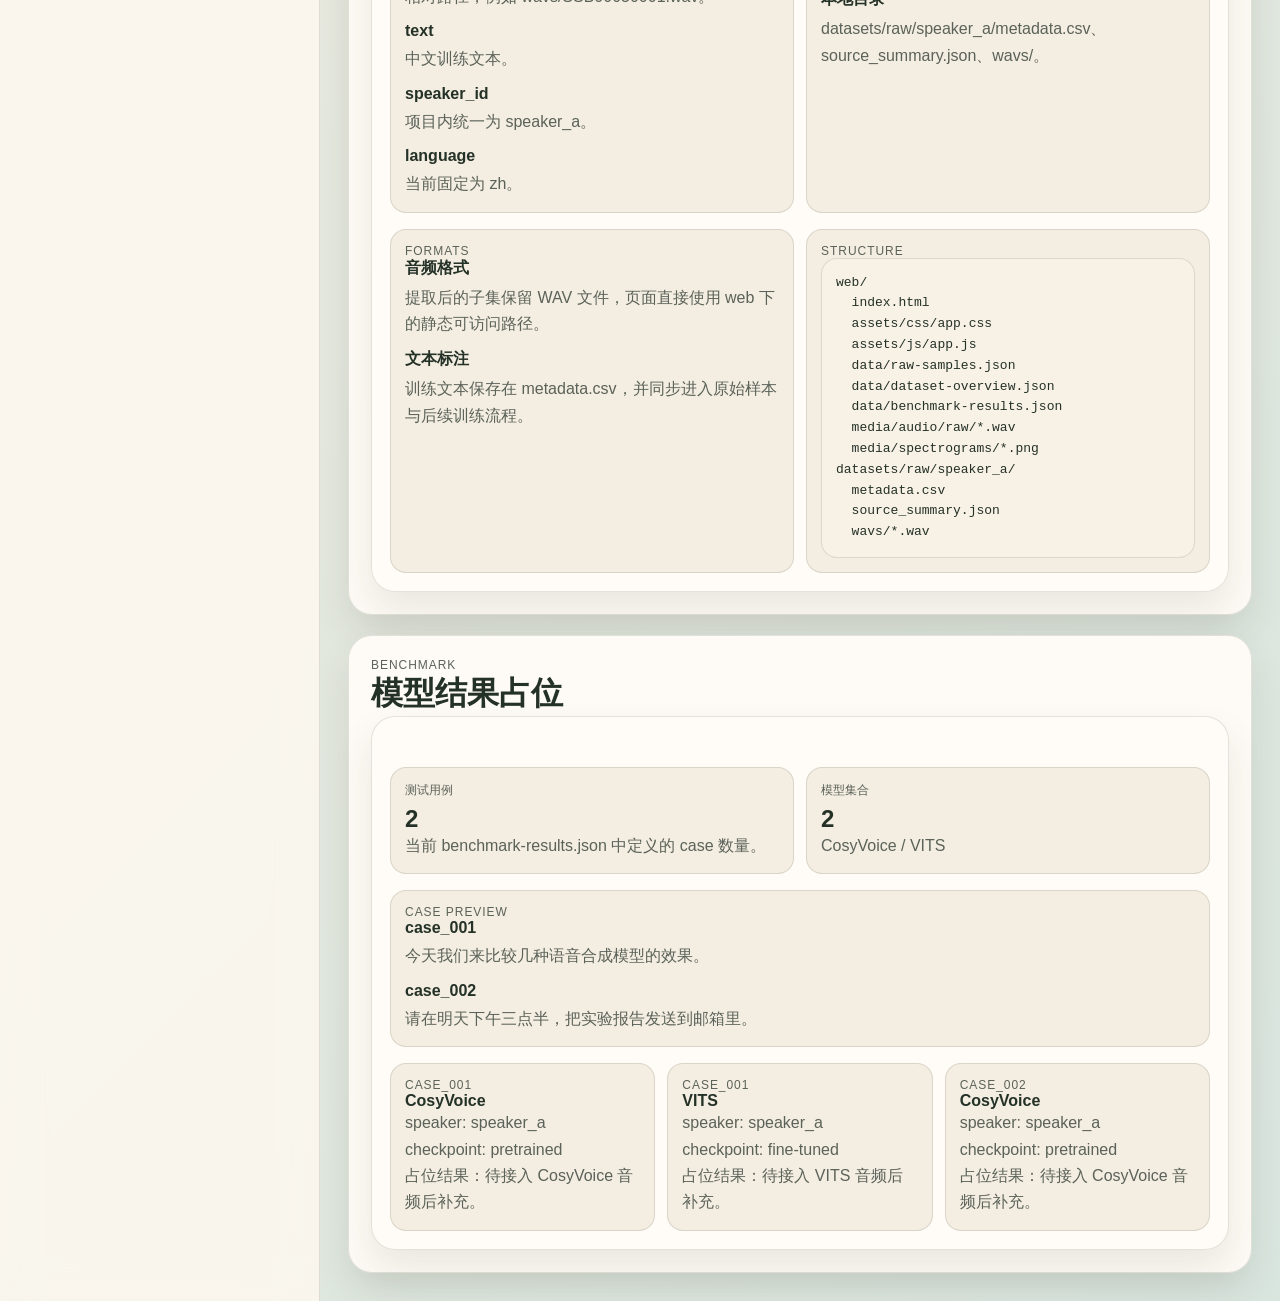
==== commit cb3e2994: "refactor: consolidate web workbench into single entry" ====
--- a/web/index.html
+++ b/web/index.html
@@ -3,78 +3,106 @@
   <head>
     <meta charset="utf-8">
     <meta name="viewport" content="width=device-width, initial-scale=1">
-    <title>TTS 原始音频工作台</title>
-    <link rel="stylesheet" href="styles.css">
+    <title>TTS 实验工作台</title>
+    <link rel="stylesheet" href="./assets/css/app.css">
   </head>
   <body>
-    <div class="app-shell">
+    <div class="page-shell">
       <aside class="sidebar">
         <div class="brand">
-          <span class="brand-mark">RAW</span>
+          <span class="brand-mark">TTS</span>
           <div>
-            <p class="eyebrow">Listen First</p>
-            <h1>原始音频试听台</h1>
+            <p class="eyebrow">Single Entry</p>
+            <h1>实验工作台</h1>
           </div>
         </div>
 
-        <p class="sidebar-intro">先听音频，再快速切换样本。首页只保留试听所需的信息。</p>
+        <p class="sidebar-copy">
+          一个入口同时承载试听、数据集说明和 benchmark 占位结果，避免页面、脚本和数据各自维护一份历史。
+        </p>
 
-        <a class="nav-link" href="./dataset.html">进入数据集页面</a>
+        <nav class="sidebar-nav" aria-label="页面分区">
+          <a class="nav-link" href="#listenSection">试听工作台</a>
+          <a class="nav-link" href="#datasetSection">数据集说明</a>
+          <a class="nav-link" href="#benchmarkSection">Benchmark</a>
+        </nav>
 
-        <section class="sidebar-section">
-          <div class="section-heading">
-            <h2>当前批次</h2>
-            <p>简要摘要</p>
+        <section class="sidebar-panel">
+          <div class="panel-heading">
+            <div>
+              <p class="eyebrow">Raw Samples</p>
+              <h2>当前批次</h2>
+            </div>
+            <p id="sampleCount" class="panel-meta">0 条样本</p>
           </div>
-          <div id="datasetBrief" class="info-card">
-            <p class="empty-copy">等待加载原始样本数据。</p>
-          </div>
+          <div id="datasetBrief" class="panel-body"></div>
         </section>
 
-        <div id="modelPlaceholders" class="is-hidden" aria-hidden="true"></div>
+        <div id="loadNote" class="load-note is-hidden" role="status" aria-live="polite"></div>
       </aside>
 
       <main class="main">
-        <header class="main-header">
-          <div>
-            <p class="eyebrow">Raw Audio</p>
-            <h2>当前试听样本</h2>
-            <p class="header-copy">聚焦文本、播放器和频谱图，其余维护信息不在首页展开。</p>
+        <section id="listenSection" class="content-section">
+          <header class="section-header">
+            <div>
+              <p class="eyebrow">Listen First</p>
+              <h2>试听工作台</h2>
+            </div>
+          </header>
+
+          <div class="listen-grid">
+            <article class="panel hero-panel">
+              <div id="sampleDetail"></div>
+            </article>
+
+            <article class="panel compact-panel">
+              <div class="panel-heading">
+                <div>
+                  <p class="eyebrow">Spectrogram</p>
+                  <h3>频谱图</h3>
+                </div>
+              </div>
+              <div id="spectrogramPanel" class="panel-body"></div>
+            </article>
           </div>
-          <div class="header-actions">
-            <div id="loadNote" class="load-note is-hidden" role="status" aria-live="polite"></div>
-          </div>
-        </header>
 
-        <section class="hero-grid">
-          <article class="panel hero-panel">
-            <div id="sampleDetail"></div>
-          </article>
-
-          <article class="panel mini-panel">
-            <div class="panel-header">
+          <article class="panel">
+            <div class="panel-heading">
               <div>
-                <p class="eyebrow">Spectrogram</p>
-                <h3>频谱图</h3>
+                <p class="eyebrow">Sample List</p>
+                <h3>切换样本</h3>
               </div>
             </div>
-            <div id="spectrogramPanel" class="panel-body"></div>
+            <div id="sampleList" class="sample-list" role="listbox" aria-label="原始样本列表"></div>
           </article>
         </section>
 
-        <section class="panel sample-list-panel">
-          <div class="panel-header">
+        <section id="datasetSection" class="content-section">
+          <header class="section-header">
             <div>
-              <p class="eyebrow">Sample List</p>
-              <h3>切换样本</h3>
+              <p class="eyebrow">Dataset Overview</p>
+              <h2>数据集说明</h2>
             </div>
-            <p id="sampleCount" class="panel-meta">0 条样本</p>
-          </div>
-          <div id="sampleList" class="sample-list" role="listbox" aria-label="原始样本列表"></div>
+          </header>
+          <article class="panel">
+            <div id="datasetOverview" class="stack-block"></div>
+          </article>
+        </section>
+
+        <section id="benchmarkSection" class="content-section">
+          <header class="section-header">
+            <div>
+              <p class="eyebrow">Benchmark</p>
+              <h2>模型结果占位</h2>
+            </div>
+          </header>
+          <article class="panel">
+            <div id="benchmarkResults" class="stack-block"></div>
+          </article>
         </section>
       </main>
     </div>
 
-    <script src="app.js"></script>
+    <script src="./assets/js/app.js"></script>
   </body>
 </html>
--- a/web/assets/css/app.css
+++ b/web/assets/css/app.css
@@ -0,0 +1,433 @@
+﻿:root {
+  color-scheme: light;
+  --bg: #f2ebde;
+  --bg-accent: #d9e6df;
+  --panel: rgba(255, 252, 247, 0.96);
+  --panel-strong: #fffdf9;
+  --panel-soft: #f4ede1;
+  --line: rgba(60, 67, 53, 0.14);
+  --line-strong: rgba(31, 92, 77, 0.24);
+  --text: #243127;
+  --muted: #5b6259;
+  --accent: #1f5c4d;
+  --accent-strong: #143d33;
+  --shadow: 0 18px 36px rgba(57, 45, 31, 0.1);
+  --radius-lg: 24px;
+  --radius-md: 16px;
+  --radius-sm: 12px;
+}
+
+* {
+  box-sizing: border-box;
+}
+
+html {
+  background:
+    radial-gradient(circle at top left, rgba(255, 255, 255, 0.72), transparent 32%),
+    linear-gradient(135deg, var(--bg), var(--bg-accent));
+  scroll-behavior: smooth;
+}
+
+body {
+  margin: 0;
+  min-height: 100vh;
+  color: var(--text);
+  font-family: "Microsoft YaHei", "Segoe UI", sans-serif;
+  background: transparent;
+}
+
+a,
+button,
+input,
+textarea,
+code {
+  font: inherit;
+}
+
+code {
+  padding: 0.15em 0.4em;
+  border-radius: 999px;
+  background: rgba(31, 92, 77, 0.08);
+}
+
+.page-shell {
+  display: grid;
+  grid-template-columns: 320px minmax(0, 1fr);
+  min-height: 100vh;
+}
+
+.sidebar {
+  padding: 24px;
+  border-right: 1px solid var(--line);
+  background: rgba(255, 249, 240, 0.8);
+  backdrop-filter: blur(18px);
+  display: flex;
+  flex-direction: column;
+  gap: 18px;
+}
+
+.brand {
+  display: flex;
+  align-items: center;
+  gap: 14px;
+}
+
+.brand-mark {
+  width: 58px;
+  height: 58px;
+  display: grid;
+  place-items: center;
+  border-radius: 18px;
+  background: linear-gradient(145deg, #2c6d5d, #173d33);
+  color: #fffdf7;
+  font-weight: 700;
+  letter-spacing: 0.08em;
+  box-shadow: var(--shadow);
+}
+
+.eyebrow {
+  margin: 0;
+  font-size: 12px;
+  letter-spacing: 0.08em;
+  text-transform: uppercase;
+  color: var(--muted);
+}
+
+h1,
+h2,
+h3,
+h4,
+p {
+  margin: 0;
+}
+
+h1 {
+  font-size: clamp(28px, 3vw, 34px);
+  line-height: 1.08;
+}
+
+h2 {
+  font-size: clamp(26px, 2.6vw, 32px);
+}
+
+h3 {
+  font-size: 20px;
+}
+
+.sidebar-copy,
+.panel-meta,
+.detail-copy,
+.empty-copy,
+.load-note,
+.sample-subtitle,
+.sample-text,
+.panel-note {
+  color: var(--muted);
+  line-height: 1.65;
+}
+
+.sidebar-nav {
+  display: grid;
+  gap: 10px;
+}
+
+.nav-link {
+  display: inline-flex;
+  align-items: center;
+  justify-content: center;
+  min-height: 44px;
+  padding: 0 16px;
+  border-radius: 999px;
+  text-decoration: none;
+  color: #fffdf9;
+  background: var(--accent);
+  font-weight: 600;
+}
+
+.nav-link:hover,
+.nav-link:focus-visible {
+  background: var(--accent-strong);
+}
+
+.main {
+  padding: 28px;
+  display: grid;
+  gap: 20px;
+}
+
+.content-section,
+.panel,
+.sidebar-panel {
+  background: var(--panel);
+  border: 1px solid var(--line);
+  border-radius: var(--radius-lg);
+  box-shadow: var(--shadow);
+}
+
+.content-section {
+  padding: 22px;
+}
+
+.sidebar-panel,
+.panel {
+  padding: 18px;
+}
+
+.section-header,
+.panel-heading,
+.hero-head,
+.sample-card-head,
+.meta-row {
+  display: flex;
+  justify-content: space-between;
+  gap: 16px;
+  align-items: flex-start;
+}
+
+.listen-grid {
+  margin-top: 18px;
+  display: grid;
+  grid-template-columns: minmax(0, 1.3fr) minmax(260px, 0.7fr);
+  gap: 16px;
+}
+
+.panel-body,
+.stack-block {
+  margin-top: 16px;
+}
+
+.stack-block {
+  display: grid;
+  gap: 16px;
+}
+
+.card-grid {
+  display: grid;
+  gap: 12px;
+  grid-template-columns: repeat(auto-fit, minmax(180px, 1fr));
+}
+
+.info-card,
+.hero-text,
+.audio-shell,
+.spectrogram-shell,
+.empty-state,
+.meta-card,
+.result-card {
+  border-radius: var(--radius-md);
+  border: 1px solid var(--line);
+  background: var(--panel-soft);
+}
+
+.info-card,
+.meta-card,
+.result-card {
+  padding: 14px;
+}
+
+.brief-value,
+.metric-value {
+  margin-top: 6px;
+  font-size: 24px;
+  font-weight: 700;
+  color: var(--text);
+}
+
+.hero-body {
+  display: grid;
+  gap: 18px;
+}
+
+.sample-title {
+  margin-top: 6px;
+  font-size: clamp(26px, 3vw, 38px);
+}
+
+.hero-text {
+  padding: 20px;
+  background: linear-gradient(180deg, rgba(255, 255, 255, 0.82), rgba(244, 237, 225, 0.9));
+}
+
+.sample-text {
+  margin-top: 8px;
+  font-size: clamp(22px, 2.6vw, 30px);
+  color: var(--text);
+}
+
+.meta-row {
+  flex-wrap: wrap;
+}
+
+.meta-card {
+  min-width: 140px;
+}
+
+.meta-label {
+  display: block;
+  margin-bottom: 6px;
+  font-size: 12px;
+  color: var(--muted);
+}
+
+.meta-value {
+  font-weight: 600;
+}
+
+.audio-shell,
+.spectrogram-shell,
+.empty-state {
+  padding: 18px;
+}
+
+.audio-shell {
+  background: linear-gradient(180deg, rgba(216, 235, 228, 0.8), rgba(255, 252, 247, 0.95));
+}
+
+audio,
+.spectrogram-image {
+  width: 100%;
+  display: block;
+}
+
+.spectrogram-image {
+  border-radius: var(--radius-sm);
+  border: 1px solid var(--line);
+  background: #faf7f1;
+}
+
+.sample-list {
+  display: grid;
+  gap: 12px;
+  margin-top: 16px;
+  max-height: 360px;
+  overflow: auto;
+  padding-right: 4px;
+}
+
+.sample-card {
+  width: 100%;
+  padding: 14px;
+  text-align: left;
+  cursor: pointer;
+  border: 1px solid var(--line);
+  border-radius: var(--radius-md);
+  background: var(--panel-strong);
+  color: var(--text);
+  transition: transform 120ms ease, border-color 120ms ease, background 120ms ease;
+}
+
+.sample-card:hover,
+.sample-card:focus-visible {
+  transform: translateY(-1px);
+  border-color: rgba(31, 92, 77, 0.34);
+}
+
+.sample-card.is-active {
+  background: linear-gradient(180deg, #eef8f3, #f7f2e8);
+  border-color: rgba(31, 92, 77, 0.42);
+}
+
+.sample-tag,
+.tag {
+  display: inline-flex;
+  align-items: center;
+  min-height: 28px;
+  padding: 0 10px;
+  border-radius: 999px;
+  border: 1px solid var(--line);
+  color: var(--muted);
+  font-size: 12px;
+}
+
+.sample-tag {
+  background: rgba(255, 255, 255, 0.7);
+}
+
+.tag-list {
+  display: flex;
+  flex-wrap: wrap;
+  gap: 8px;
+}
+
+.tag {
+  background: var(--panel-soft);
+}
+
+.sample-preview {
+  margin-top: 10px;
+  line-height: 1.55;
+}
+
+.definition-list {
+  display: grid;
+  gap: 12px;
+}
+
+.definition-item {
+  display: grid;
+  gap: 6px;
+}
+
+.definition-term {
+  font-weight: 700;
+}
+
+.code-block {
+  margin: 0;
+  padding: 14px;
+  border-radius: var(--radius-md);
+  border: 1px solid var(--line);
+  background: #f8f1e6;
+  overflow: auto;
+  line-height: 1.6;
+  white-space: pre-wrap;
+}
+
+.load-note {
+  padding: 14px 16px;
+  border-radius: var(--radius-md);
+  border: 1px dashed var(--line-strong);
+  background: rgba(255, 249, 237, 0.88);
+}
+
+.is-hidden {
+  display: none;
+}
+
+@media (max-width: 1080px) {
+  .page-shell {
+    grid-template-columns: 1fr;
+  }
+
+  .sidebar {
+    border-right: 0;
+    border-bottom: 1px solid var(--line);
+  }
+
+  .listen-grid {
+    grid-template-columns: 1fr;
+  }
+}
+
+@media (max-width: 720px) {
+  .sidebar,
+  .main {
+    padding: 18px;
+  }
+
+  .content-section {
+    padding: 18px;
+  }
+
+  .section-header,
+  .panel-heading,
+  .hero-head,
+  .sample-card-head,
+  .meta-row {
+    flex-direction: column;
+  }
+
+  .sample-list {
+    max-height: none;
+  }
+}
